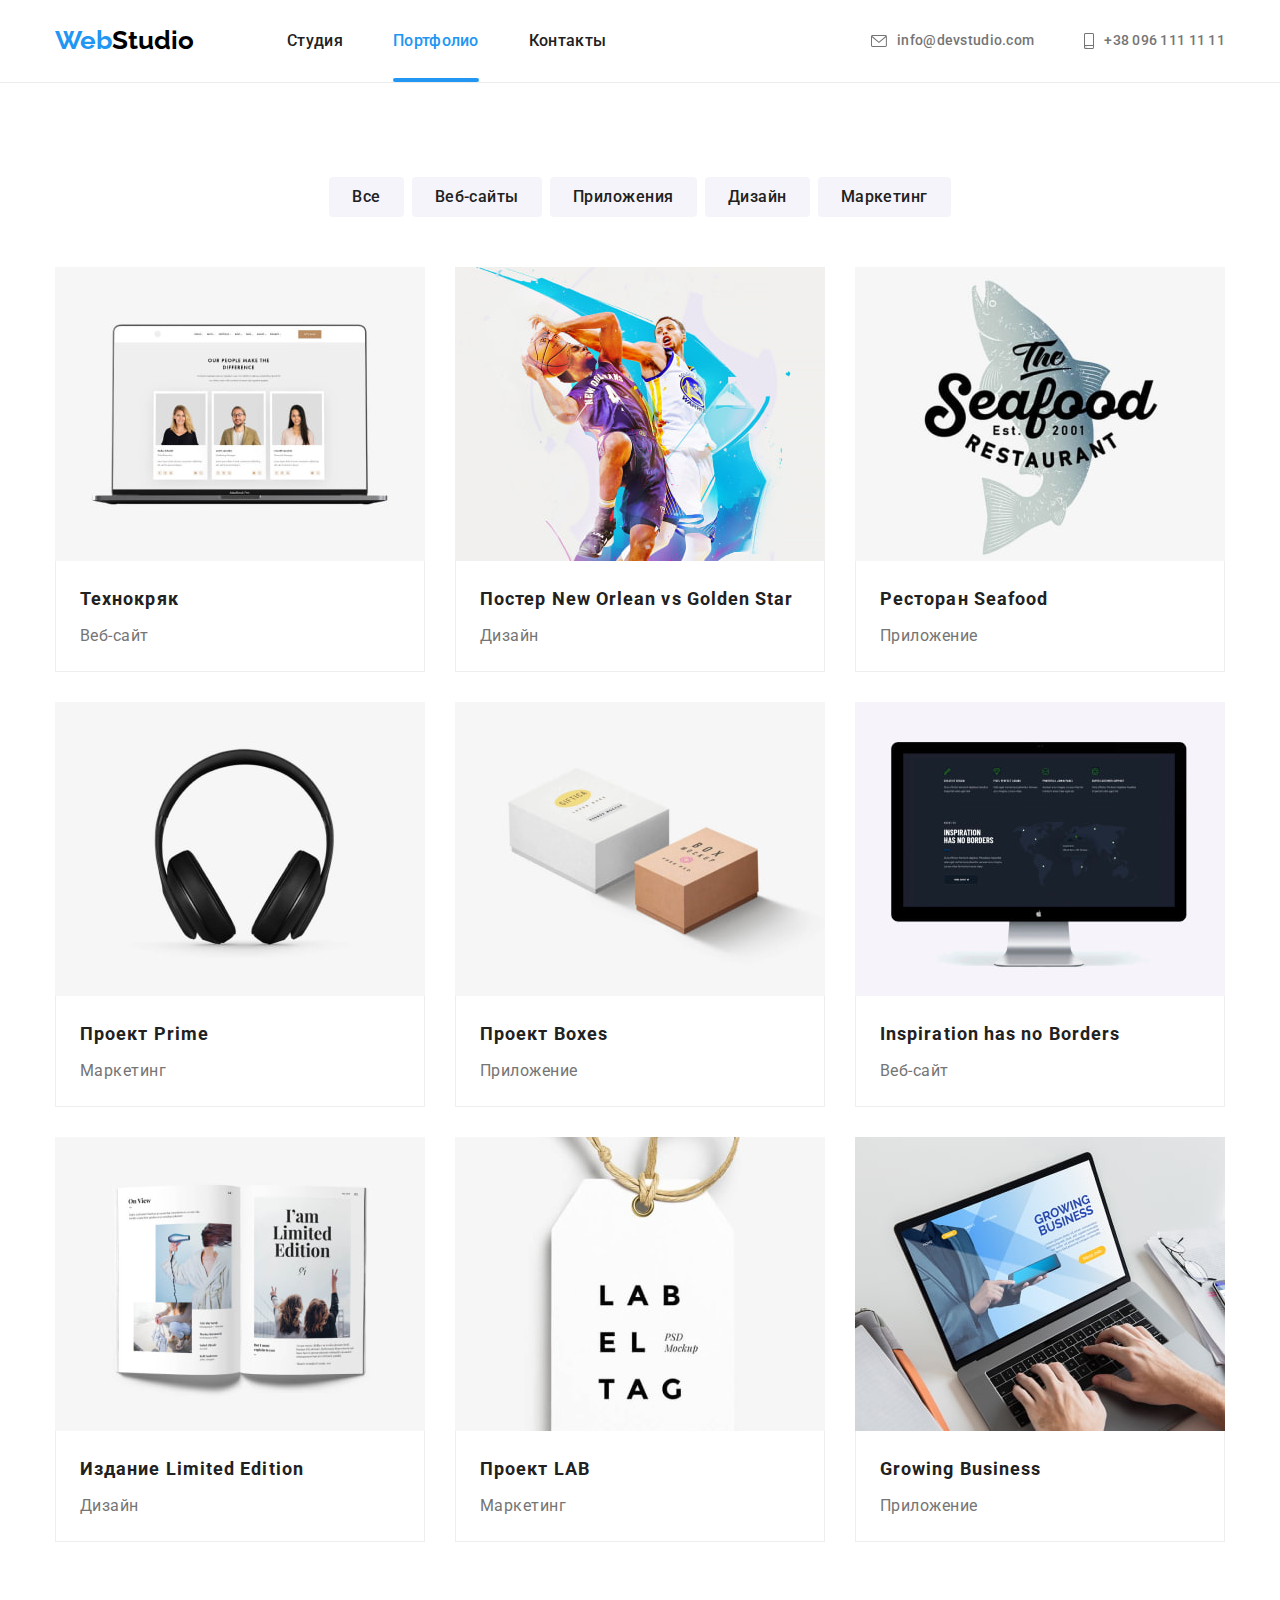
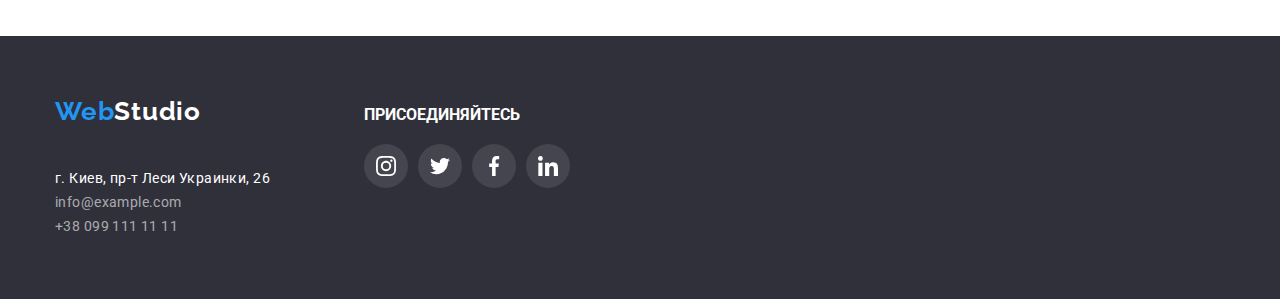
==== portfolio.html @ a655dac7 "Initial commit" ====
<!DOCTYPE html>
<html lang="ru">
  <head>
    <meta charset="UTF-8" />
    <title>Portfolio</title>
    <link
      href="https://fonts.googleapis.com/css2?family=Raleway:wght@700&family=Roboto:wght@400;500;700;900&display=swap"
      rel="stylesheet"
    />
    <link
      rel="stylesheet"
      href="https://cdnjs.cloudflare.com/ajax/libs/modern-normalize/1.1.0/modern-normalize.min.css"
    />
    <link rel="stylesheet" href="./css/styles.css" />
  </head>

  <body>
    <header class="header">
      <div class="container header-container">
        <a class="logo link" href="./portfolio.html">
          <p class="logo-name"><span class="logo-accent">Web</span>Studio</p>
        </a>
        <!-- Navigation -->
        <nav class="navigation">
          <ul class="navigation list">
            <li><a class="nav-link" href="./index.html">Студия</a></li>
            <li>
              <a class="nav-link" href="./portfolio.html"
                ><span class="link-current">Портфолио</span></a
              >
            </li>
            <li><a class="nav-link" href="">Контакты</a></li>
          </ul>
        </nav>
        <ul class="contacts list">
          <li>
            <a class="contacts-link" href="mailto:info@devstudio.com">
              <svg class="icon-contact" width="16" height="12">
                <use href="./images/icons.svg#envelope"></use>
              </svg>
              info@devstudio.com</a
            >
          </li>
          <li>
            <a class="contacts-link" href="tel:+380961111111">
              <svg class="icon-contact" width="10" height="16">
                <use href="./images/icons.svg#smartphone"></use>
              </svg>
              +38 096 111 11 11</a
            >
          </li>
        </ul>
      </div>
    </header>
    <main>
      <!-- Filters buttons -->
      <section class="section">
        <div class="container main-container">
          <ul class="filters-list">
            <li class="filters-btn"><button class="btn" type="button">Все</button></li>
            <li class="filters-btn"><button class="btn" type="button">Веб-сайты</button></li>
            <li class="filters-btn"><button class="btn" type="button">Приложения</button></li>
            <li class="filters-btn"><button class="btn" type="button">Дизайн</button></li>
            <li class="filters-btn"><button class="btn" type="button">Маркетинг</button></li>
          </ul>

          <!-- Projects -->

          <ul class="projects">
            <li class="projects-item list">
              <a class="projects-link link" href="">
                <div class="projects-thumb">
                  <img
                    class="projects-image"
                    src="./imagesportfolio/website.jpg"
                    alt="website"
                    width="370"
                    height="294"
                  />
                  <div class="overlay">
                    <div class="overlay-thumb-text">
                      <p class="overlay-text">
                        Ресурс предлагает комплексные предложения с разным уровнем функционала и
                        сервисов. Все это позволит посетителю получить исчерпывающие сведения о
                        компании или частном лице.
                      </p>
                    </div>
                  </div>
                </div>

                <div class="project-caption">
                  <h2 class="projects-title">Технокряк</h2>
                  <p class="projects-text">Веб-сайт</p>
                </div>
              </a>
            </li>
            <li class="projects-item list">
              <a class="projects-link link" href="">
                <div class="projects-thumb">
                  <img
                    class="projects-image"
                    src="./imagesportfolio/basketball.jpg"
                    alt="two men playing basketball"
                    width="370"
                    height="294"
                  />
                  <div class="overlay">
                    <div class="overlay-thumb-text">
                      <p class="overlay-text">
                        Ресурс предлагает комплексные предложения с разным уровнем функционала и
                        сервисов. Все это позволит посетителю получить исчерпывающие сведения о
                        компании или частном лице.
                      </p>
                    </div>
                  </div>
                </div>

                <div class="project-caption">
                  <h2 class="projects-title">Постер New Orlean vs Golden Star</h2>
                  <p class="projects-text">Дизайн</p>
                </div>
              </a>
            </li>
            <li class="projects-item list">
              <a class="projects-link link" href="">
                <div class="projects-thumb">
                  <img
                    class="projects-image"
                    src="./imagesportfolio/seafood.jpg"
                    alt="Restaurant seafood"
                    width="370"
                    height="294"
                  />
                  <div class="overlay">
                    <div class="overlay-thumb-text">
                      <p class="overlay-text">
                        Ресурс предлагает комплексные предложения с разным уровнем функционала и
                        сервисов. Все это позволит посетителю получить исчерпывающие сведения о
                        компании или частном лице.
                      </p>
                    </div>
                  </div>
                </div>
                <div class="project-caption">
                  <h2 class="projects-title">Ресторан Seafood</h2>
                  <p class="projects-text">Приложение</p>
                </div>
              </a>
            </li>

            <li class="projects-item list">
              <a class="projects-link link" href="">
                <div class="projects-thumb">
                  <img
                    class="projects-image"
                    src="./imagesportfolio/headphones.jpg"
                    alt="black headphones"
                    width="370"
                    height="294"
                  />
                  <div class="overlay">
                    <div class="overlay-thumb-text">
                      <p class="overlay-text">
                        Ресурс предлагает комплексные предложения с разным уровнем функционала и
                        сервисов. Все это позволит посетителю получить исчерпывающие сведения о
                        компании или частном лице.
                      </p>
                    </div>
                  </div>
                </div>

                <div class="project-caption">
                  <h2 class="projects-title">Проект Prime</h2>
                  <p class="projects-text">Маркетинг</p>
                </div>
              </a>
            </li>

            <li class="projects-item list">
              <a class="projects-link link" href="">
                <div class="projects-thumb">
                  <img
                    class="projects-image"
                    src="./imagesportfolio/boxes.jpg"
                    alt="white and brown boxes"
                    width="370"
                    height="294"
                  />
                  <div class="overlay">
                    <div class="overlay-thumb-text">
                      <p class="overlay-text">
                        Ресурс предлагает комплексные предложения с разным уровнем функционала и
                        сервисов. Все это позволит посетителю получить исчерпывающие сведения о
                        компании или частном лице.
                      </p>
                    </div>
                  </div>
                </div>

                <div class="project-caption">
                  <h2 class="projects-title">Проект Boxes</h2>
                  <p class="projects-text">Приложение</p>
                </div>
              </a>
            </li>

            <li class="projects-item list">
              <a class="projects-link link" href="">
                <div class="projects-thumb">
                  <img
                    class="projects-image"
                    src="./imagesportfolio/computer.jpg"
                    alt="computer's screen"
                    width="370"
                    height="294"
                  />
                  <div class="overlay">
                    <div class="overlay-thumb-text">
                      <p class="overlay-text">
                        Ресурс предлагает комплексные предложения с разным уровнем функционала и
                        сервисов. Все это позволит посетителю получить исчерпывающие сведения о
                        компании или частном лице.
                      </p>
                    </div>
                  </div>
                </div>

                <div class="project-caption">
                  <h2 class="projects-title">Inspiration has no Borders</h2>
                  <p class="projects-text">Веб-сайт</p>
                </div>
              </a>
            </li>

            <li class="projects-item list">
              <a class="projects-link link" href="">
                <div class="projects-thumb">
                  <img
                    class="projects-image"
                    src="./imagesportfolio/magazine.jpg"
                    alt="opened magazine"
                    width="370"
                    height="294"
                  />
                  <div class="overlay">
                    <div class="overlay-thumb-text">
                      <p class="overlay-text">
                        Ресурс предлагает комплексные предложения с разным уровнем функционала и
                        сервисов. Все это позволит посетителю получить исчерпывающие сведения о
                        компании или частном лице.
                      </p>
                    </div>
                  </div>
                </div>

                <div class="project-caption">
                  <h2 class="projects-title">Издание Limited Edition</h2>
                  <p class="projects-text">Дизайн</p>
                </div>
              </a>
            </li>

            <li class="projects-item list">
              <a class="projects-link link" href="">
                <div class="projects-thumb">
                  <img
                    class="projects-image"
                    src="./imagesportfolio/labeltag.jpg"
                    alt="white labeltag"
                    width="370"
                    height="294"
                  />
                  <div class="overlay">
                    <div class="overlay-thumb-text">
                      <p class="overlay-text">
                        Ресурс предлагает комплексные предложения с разным уровнем функционала и
                        сервисов. Все это позволит посетителю получить исчерпывающие сведения о
                        компании или частном лице.
                      </p>
                    </div>
                  </div>
                </div>

                <div class="project-caption">
                  <h2 class="projects-title">Проект LAB</h2>
                  <p class="projects-text">Маркетинг</p>
                </div>
              </a>
            </li>

            <li class="projects-item list">
              <a class="projects-link link" href="">
                <div class="projects-thumb">
                  <img
                    class="projects-image"
                    src="./imagesportfolio/laptop.jpg"
                    alt="typing on laptop"
                    width="370"
                    height="294"
                  />
                  <div class="overlay">
                    <div class="overlay-thumb-text">
                      <p class="overlay-text">
                        Ресурс предлагает комплексные предложения с разным уровнем функционала и
                        сервисов. Все это позволит посетителю получить исчерпывающие сведения о
                        компании или частном лице.
                      </p>
                    </div>
                  </div>
                </div>

                <div class="project-caption">
                  <h2 class="projects-title">Growing Business</h2>
                  <p class="projects-text">Приложение</p>
                </div>
              </a>
            </li>
          </ul>
        </div>
      </section>
    </main>
    <footer class="footer">
      <div class="container footer-container">
        <div class="footer-address-group">
          <a class="logo footer-logo link" href="./portfolio.html">
            <p class="footer-logo"><span class="logo-accent">Web</span>Studio</p>
          </a>
          <address class="footer-address">
            <ul class="footer-link">
              <li>
                <a
                  class="footer-contacts"
                  href="https://www.google.com/maps/place/бул.+Леси+Украинки,+26,+Киев,+02000/@50.4265807,30.5361971,17z/data=!3m1!4b1!4m5!3m4!1s0x40d4cf0e033ecbe9:0x57a4dffefec77da0!8m2!3d50.4265807!4d30.5383858"
                  rel="noreferrer noopener"
                  target="_blank"
                  ><span class="footer-address-link">г. Киев, пр-т Леси Украинки, 26</span></a
                >
              </li>
              <li>
                <a class="footer-contacts" href="mailto:info@devstudio.com">info@example.com</a>
              </li>
              <li><a class="footer-contacts" href="tel:+380961111111">+38 099 111 11 11</a></li>
            </ul>
          </address>
        </div>
        <div class="join-group">
          <p class="join-txt">присоединяйтесь</p>
          <ul class="join-list list">
            <li>
              <a class="join-link link" href="" target="_blank" ref="noopener noreffener">
                <svg class="join-icon" width="20" height="20">
                  <use href="./images/icons.svg#instagram"></use></svg
              ></a>
            </li>
            <li>
              <a class="join-link link" href="" target="_blank" ref="noopener noreffener">
                <svg class="join-icon" width="20" height="20">
                  <use href="./images/icons.svg#twitter"></use></svg
              ></a>
            </li>
            <li>
              <a class="join-link link" href="" target="_blank" ref="noopener noreffener">
                <svg class="join-icon" width="20" height="20">
                  <use href="./images/icons.svg#facebook"></use></svg
              ></a>
            </li>
            <li>
              <a class="join-link link" href="" target="_blank" ref="noopener noreffener">
                <svg class="join-icon" width="20" height="20">
                  <use href="./images/icons.svg#linkedin"></use></svg
              ></a>
            </li>
          </ul>
        </div>
      </div>
    </footer>
  </body>
</html>
---- css/styles.css ----
:root {
    --main-text-color: #757575;
    --main-bcg-color: #ffffff;
    --second-bcg-color: #f5f4fa;
    --nav-text-color: #000000;
    --accent-color: #2196F3;
    --btn-hover-color: #188CE8;
    --hero-bcg-color: #2F303A;
    --main-header-color: #ffffff;
    --second-header-color: #212121;
    --button-color-hover: #eeeeee;
    --footer-bcg-clr: #2f303a;
    --footer-contcs-clr: rgba(255, 255, 255, 0.6);
    --border-bottom-clr: #ECECEC;
    --border-clients-clr: #AFB1B8;




}

html {
    box-sizing: border-box;
}

*,
*::after,
*::before {
    box-sizing: inherit;
}

body {
    margin: 0;
    font-family: Roboto, sans-serif;
    color: var(--main-text-color);
    background-color: var(--main-bcg-color);

}

/* Reset Styles */

h1,
h2,
h3,
h4,
h5,
h6,
p,
ul {
    margin: 0;
}

.list {
    list-style: none;
    text-decoration: none;
    margin: 0;

}

.link {

    text-decoration: none;
    display: block;
    padding-left: 0;
    margin: 0;
}



/* Общий контейнер  */
.container {
    width: 1200px;
    margin-left: auto;
    margin-right: auto;
    padding-left: 15px;
    padding-right: 15px;
}

/* Header */

.header {
    border-bottom: 1px solid var(--border-bottom-clr);
}

.header-container {
    display: flex;
    align-items: center;

}

.logo {
    font-family: Raleway;
    font-weight: 700;
    font-size: 26px;
    display: block;
    margin-right: 93px;
}


.logo-name {
    color: var(--nav-text-color);
}

.link .logo-accent,
.footer-logo .logo-accent {
    color: var(--accent-color);
}


.navigation {
    text-decoration: none;
    list-style: none;
    display: flex;
    gap: 50px;
    position: relative;
}

.navigation .list {
    padding-left: 0;
}

.navigation .nav-link {
    display: block;
    padding-left: 0;
    padding-top: 32px;
    padding-bottom: 32px;
    font-family: 'Roboto';
    font-weight: 500;
    line-height: 1.14;
    letter-spacing: 0.02em;
    cursor: pointer;
    list-style: none;
    text-decoration: none;
    color: var(--second-header-color);

    transition: color 250ms cubic-bezier(0.4, 0, 0.2, 1);

    position: relative;
}

.navigation .nav-link:hover,
.navigation .nav-link:focus,
.navigation .nav-link:active {
    color: var(--accent-color);
}

.link-current {
    color: var(--accent-color);
}

.link-current::after {
    content: '';
    display: block;
    width: 100%;
    height: 4px;
    border-radius: 2px;
    background-color: var(--accent-color);
    position: absolute;
    left: 0;
    bottom: 0;

}

/* Contacts */


.contacts {
    display: flex;
    gap: 50px;
    margin-left: auto;
    align-items: center;
    padding-left: 0;
}


.contacts-link {
    font-weight: 500;
    font-size: 14px;
    line-height: 1.14;
    letter-spacing: 0.02em;
    color: var(--main-text-color);
    list-style: none;
    text-decoration: none;
    display: flex;
    align-items: center;

    transition: color 250ms cubic-bezier(0.4, 0, 0.2, 1);
}

.contacts-item {
    align-items: baseline;
}

.contacts .contacts-link:hover,
.contacts .contacts-link:active {
    color: var(--accent-color);
    cursor: pointer;

}

.icon-contact {
    margin-right: 10px;
    fill: currentColor;
}


/* Hero section */

.hero-container {
    margin-left: auto;
    margin-right: auto;


}

.hero {
    background-color: var(--hero-bcg-color);
    background-image: linear-gradient(rgba(47, 48, 58, 0.4), rgba(47, 48, 58, 0.4)), url(../images/background.jpg);
    text-align: center;
    padding-top: 200px;
    padding-bottom: 200px;
    margin-left: auto;
    margin-right: auto;
    max-width: 1600px;
    background-position: center;
    background-repeat: no-repeat;
    background-size: cover;


}

.hero .hero-title {
    max-width: 696px;
    font-weight: 900;
    font-size: 44px;
    line-height: 1.36;
    text-align: center;
    letter-spacing: 0.06em;
    text-transform: uppercase;
    color: var(--main-header-color);
    margin-left: auto;
    margin-right: auto;
    margin-bottom: 30px;
}

.hero .hero-button {
    border: 1px solid transparent;
    border-radius: 4px;
    display: inline-block;
    min-width: 200px;
    min-height: 50px;
    border-radius: 4px;
    padding: 10px 32px;


    background-color: var(--accent-color);
    color: var(--main-header-color);

    font-weight: 700;
    font-size: 16px;
    line-height: 1.87;
    align-items: center;
    text-align: center;
    letter-spacing: 0.06em;

    transition: background-color 250ms cubic-bezier(0.4, 0, 0.2, 1);
}

.hero .hero-button:hover,
.hero .hero-button:focus {
    background-color: var(--btn-hover-color);
    cursor: pointer;
}

.backdrop {
    position: fixed;
    top: 0;
    left: 0;
    z-index: 1000;
    width: 100%;
    height: 100%;
    opacity: 1;
    visibility: visible;
    transition: opacity 250ms cubic-bezier(0.4, 0, 0.2, 1),
        visibility 250ms cubic-bezier(0.4, 0, 0.2, 1);
    background-color: rgba(0, 0, 0, 0.1);
}

.backdrop.is-hidden {
    opacity: 0;
    visibility: hidden;
    pointer-events: none;
}

.modal {
    position: absolute;
    top: 50%;
    left: 50%;
    transform: translate(-50%, -50%);
    min-width: 528px;
    min-height: 581px;
    background-color: #ffffff;
}

.modal-btn {
    position: absolute;
    top: 8px;
    right: 8px;

    display: flex;
    align-items: center;
    justify-content: center;

    width: 30px;
    height: 30px;
    background-color: inherit;
    padding: 6px;
    border-radius: 50%;
    border: 1px solid rgba(0, 0, 0, 0.1);

    cursor: pointer;
}

.modal-btn-icon {
    fill: #000000;
}


/* Особенности */
.speciality {
    padding-top: 94px;
    padding-bottom: 94px;
}

.visually-hidden {
    position: absolute;
    width: 1px;
    height: 1px;
    margin: -1px;
    border: 0;
    padding: 0;

    white-space: nowrap;
    clip-path: inset(100%);
    clip: rect(0 0 0 0);
    overflow: hidden;
}

.spec-list {
    text-decoration: none;
    list-style: none;
    display: flex;
    padding-left: 0px;
}

.spec-list .spec-item {
    margin-left: 30px;
    min-width: 270px;

}

.spec-item:first-child {
    margin-left: 0;
}

.spec-group {
    width: 270px;
    height: 120px;
    display: flex;
    align-items: center;
    background: var(--second-bcg-color);
    justify-content: center;
    border-radius: 4px;
    margin-bottom: 30px;
}

.speciality .item-title {
    margin-bottom: 10px;
    font-weight: 700;
    font-size: 14px;
    line-height: 1.14;
    letter-spacing: 0.03em;
    text-transform: uppercase;
    color: var(--second-header-color);
}

.speciality .item-text {
    font-weight: 400;
    font-size: 14px;
    line-height: 1.71;
    letter-spacing: 0.03em;
    color: var(--main-text-color);
}

/* Чем мы занимаемся */
.work {
    padding-bottom: 94px;
}

.work-title {
    margin-bottom: 50px;
}

.work-title,
.team-title {
    font-weight: 700;
    font-size: 36px;
    line-height: 1.16;
    text-align: center;
    letter-spacing: 0.03em;
    color: var(--second-header-color);
}

.work-list {
    text-decoration: none;
    list-style: none;
    display: flex;
    padding: 0;
}

.item-work {
    margin-right: 30px;
    padding: 0;
    flex-basis: calc(100% - 60px)/3;
}

.work-list .item-work {
    width: 370px;
    height: 294px;
    position: relative;
}

.image-work {
    display: block;
    padding: 0;
}

.work-text {
    position: absolute;
    bottom: 0;

    width: 100%;
    height: 70px;
    font-family: Roboto;
    font-weight: 700;
    font-size: 14px;
    line-height: 1.14;
    text-align: center;
    letter-spacing: 0.03em;
    display: flex;
    align-items: center;
    justify-content: center;
    text-transform: uppercase;

    color: var(--main-bcg-color);
    background-color: rgba(47, 48, 58, 0.8);

}

.item-work:last-child {
    margin-right: 0;
}

/*  Kоманда  */
.team {
    background-color: var(--second-bcg-color);
    padding-top: 94px;
    padding-bottom: 94px;
    padding-left: 0;
}

.team-list {
    display: flex;
    align-items: center;
    margin-left: auto;
    margin-right: auto;
    padding-left: 0;

}

.team-title {
    margin-bottom: 50px;
}


.team-card {
    margin-right: 30px;
    width: 270px;
    background-color: var(--main-bcg-color);
    box-shadow: 0px 1px 3px rgba(0, 0, 0, 0.12), 0px 1px 1px rgba(0, 0, 0, 0.14), 0px 2px 1px rgba(0, 0, 0, 0.2);
    border-radius: 0px 0px 4px 4px;
}

.team-card:last-child {
    margin-right: 0;
}

.team-caption {
    padding-top: 30px;
    padding-bottom: 30px;
}

.card-image {
    display: block;
    width: 270px;
}

.card-title {
    font-weight: 500;
    font-size: 16px;
    line-height: 1.18;
    text-align: center;
    letter-spacing: 0.03em;
    color: var(--second-header-color);
    margin-bottom: 10px;
}

.card-text {
    font-weight: 400;
    font-size: 16px;
    line-height: 1.18;
    text-align: center;
    letter-spacing: 0.03em;
    color: var(--main-text-color);
}

.icon-list {
    display: flex;
    align-items: center;
    justify-content: center;
    gap: 10px;
    margin-top: 16px;
    padding: 0;
}

.social-link {
    display: flex;
    width: 44px;
    height: 44px;
    align-items: center;
    justify-content: center;
    border-radius: 50%;
    color: var(--border-clients-clr);

    transition: background-color 250ms cubic-bezier(0.4, 0, 0.2, 1);
}

.social-link:hover,
.social-link:focus {
    background-color: var(--accent-color);

}

.card-icon {
    fill: #AFB1B8;
    transition: fill 250ms cubic-bezier(0.4, 0, 0.2, 1);
}

.social-link:hover .card-icon,
.social-link:focus .card-icon {
    fill: #FFFFFF;
}

.clients {
    padding-top: 94px;
    padding-bottom: 94px;
}

.clients-title {
    font-weight: 700;
    font-size: 36px;
    line-height: 1.16;
    text-align: center;
    letter-spacing: 0.03em;
    color: var(--second-header-color);
    margin-bottom: 50px;
}

.clients-list {
    display: flex;
    align-items: center;
    margin-left: auto;
    margin-right: auto;
    gap: 30px;
    padding: 0;
}

.clients-link {
    width: 170px;
    height: 92px;
    display: flex;
    align-items: center;
    justify-content: center;
    border: 1px solid var(--border-clients-clr);
    color: var(--border-clients-clr);

    transition: color 250ms cubic-bezier(0.4, 0, 0.2, 1), border-color 250ms cubic-bezier(0.4, 0, 0.2, 1);
}

.clients-icon {
    fill: currentColor;
}

/* .clients-icon {
    fill: #AFB1B8;
} */

.clients-link:hover,
.clients-link:focus {
    color: var(--accent-color);
    border-color: #2196F3;
}



/* Footer */

.footer {
    background-color: var(--footer-bcg-clr);
    padding-top: 60px;
    padding-bottom: 60px;
}

.footer-container {
    display: flex;
    align-items: baseline;
}

.footer-link {
    list-style: none;
    text-decoration: none;
    padding-left: 0;
}

.footer-logo {
    display: inline-block;
    margin-bottom: 20px;
    font-family: Raleway;
    font-style: normal;
    font-weight: 700;
    font-size: 26px;
    line-height: 1.19;
    letter-spacing: 0.03em;
    color: var(--main-header-color);
}

.footer-address {
    display: block;
}

.footer-link .footer-contacts {
    font-weight: 400;
    font-style: normal;
    font-size: 14px;
    line-height: 1.71;
    letter-spacing: 0.03em;
    color: var(--footer-contcs-clr);
    list-style: none;
    text-decoration: none;

    transition: color 250ms cubic-bezier(0.4, 0, 0.2, 1);
}

.footer-address-link {
    color: var(--main-bcg-color);
}

.address-item {
    margin-bottom: 9px;
}

.address-item:last-child {
    margin-bottom: 0;
}

.footer-link .footer-contacts:hover,
.footer-link .footer-contacts:focus {
    color: var(--main-header-color);
    cursor: pointer;
}


.join-group {
    margin-left: 70px;


}

.join-txt {
    font-family: "Roboto";
    font-style: normal;
    font-weight: 700;
    line-height: 1.14;
    text-transform: uppercase;
    text-align: left;

    color: var(--main-bcg-color);
    display: block;
    margin-bottom: 20px;

}

.join-list {
    display: flex;
    gap: 10px;
    padding: 0;
}

.join-link {
    display: flex;
    justify-content: center;
    align-items: center;

    background-color: rgba(255, 255, 255, 0.1);
    width: 44px;
    height: 44px;
    border-radius: 50%;

    transition: background-color 250ms cubic-bezier(0.4, 0, 0.2, 1);
}

.join-link:hover,
.join-link:focus {
    background-color: var(--accent-color);
}

.join-icon {
    fill: var(--main-bcg-color);
}



/* Portfolio page 2 */


/* Filters Portfolio */

.section {
    padding-top: 94px;
    padding-bottom: 94px;
}

.filters-list {
    list-style-type: none;
    display: flex;
    justify-content: center;
    margin-bottom: 50px;
    padding: 0;
}

.filters-btn {
    margin-right: 8px;
}

.filters-btn:last-child {
    margin-right: 0;
}

.btn {
    font-weight: 500;
    font-size: 16px;
    line-height: 1.62;
    text-align: center;
    letter-spacing: 0.03em;
    color: var(--second-header-color);
    background-color: var(--second-bcg-color);
    border-radius: 4px;
    border: 1px solid transparent;
    padding: 6px 22px;

    transition: color 250ms cubic-bezier(0.4, 0, 0.2, 1), background-color 250ms cubic-bezier(0.4, 0, 0.2, 1), box-shadow 250ms cubic-bezier(0.4, 0, 0.2, 1);
}

.filters-list .btn:hover,
.filters-list .btn:active {
    color: var(--main-header-color);
    background-color: var(--accent-color);
    cursor: pointer;
    box-shadow: 0px 3px 1px rgba(0, 0, 0, 0.1), 0px 1px 2px rgba(0, 0, 0, 0.08), 0px 2px 2px rgba(0, 0, 0, 0.12);
}

/* Projects Portfolio */
.projects {
    list-style: none;
    text-decoration: none;
    display: flex;
    flex-wrap: wrap;
    gap: 30px;
    padding: 0;
}

.projects-link:hover,
.projects-link:focus {
    box-shadow: 0px 1px 1px rgba(0, 0, 0, 0.12), 0px 4px 4px rgba(0, 0, 0, 0.06), 1px 4px 6px rgba(0, 0, 0, 0.16);
}

.projects-item {
    flex-basis: ((100% - 60px) / 3);
}

.projects-item .link {
    display: block;
    transition: box-shadow 250ms cubic-bezier(0.4, 0, 0.2, 1);
}

.projects-item .link:hover .projects-thumb::before,
.projects-item .link:focus .projects-thumb::before {
    opacity: 1;
}

.projects-thumb {
    position: relative;
    overflow: hidden;
}

.projects-item .projects-image {
    width: 370px;
    height: 294px;
    display: block;
}

.projects-item .link:hover .overlay,
.projects-item .link:focus .overlay {
    transform: translateY(-100%);
}

.overlay-thumb-text {
    position: absolute;
    top: 50%;
    left: 50%;

    transform: translate(-50%, -50%);

}

.overlay-text {
    font-weight: 400;
    font-size: 18px;
    line-height: 1.55;
    letter-spacing: 0.03em;
    color: var(--main-bcg-color);
    user-select: none;

    width: 322px;
    height: 168px;

}

.project-caption {
    padding: 20px 24px;
    border-left: 1px solid var(--button-color-hover);
    border-right: 1px solid var(--button-color-hover);
    border-bottom: 1px solid var(--button-color-hover);
}

.projects-title {
    font-weight: 700;
    font-size: 18px;
    line-height: 2;
    letter-spacing: 0.06em;
    color: var(--second-header-color);
    margin-bottom: 4px;
}

.projects-text {
    font-weight: 400;
    font-size: 16px;
    line-height: 1.87;
    letter-spacing: 0.03em;
    color: var(--main-text-color);
}

.overlay {
    /* position: absolute;
    top: 0;
    left: 0%;
    transform: translateY(100%);

    display: flex;
    align-items: center;
    justify-content: center;
    width: 100%;
    height: 100%;
    padding: 63px 24px;

    background-color: rgba(33, 150, 243, 0.9);
    transition: transform 250ms cubic-bezier(0.4, 0, 0.2, 1); */

    position: absolute;

    width: 100%;
    height: 100%;
    background-color: rgba(33, 150, 243, 0.9);

    opacity: 1;

    transform: translateY(0);
    transition: transform 250ms cubic-bezier(0.4, 0, 0.2, 1);
}
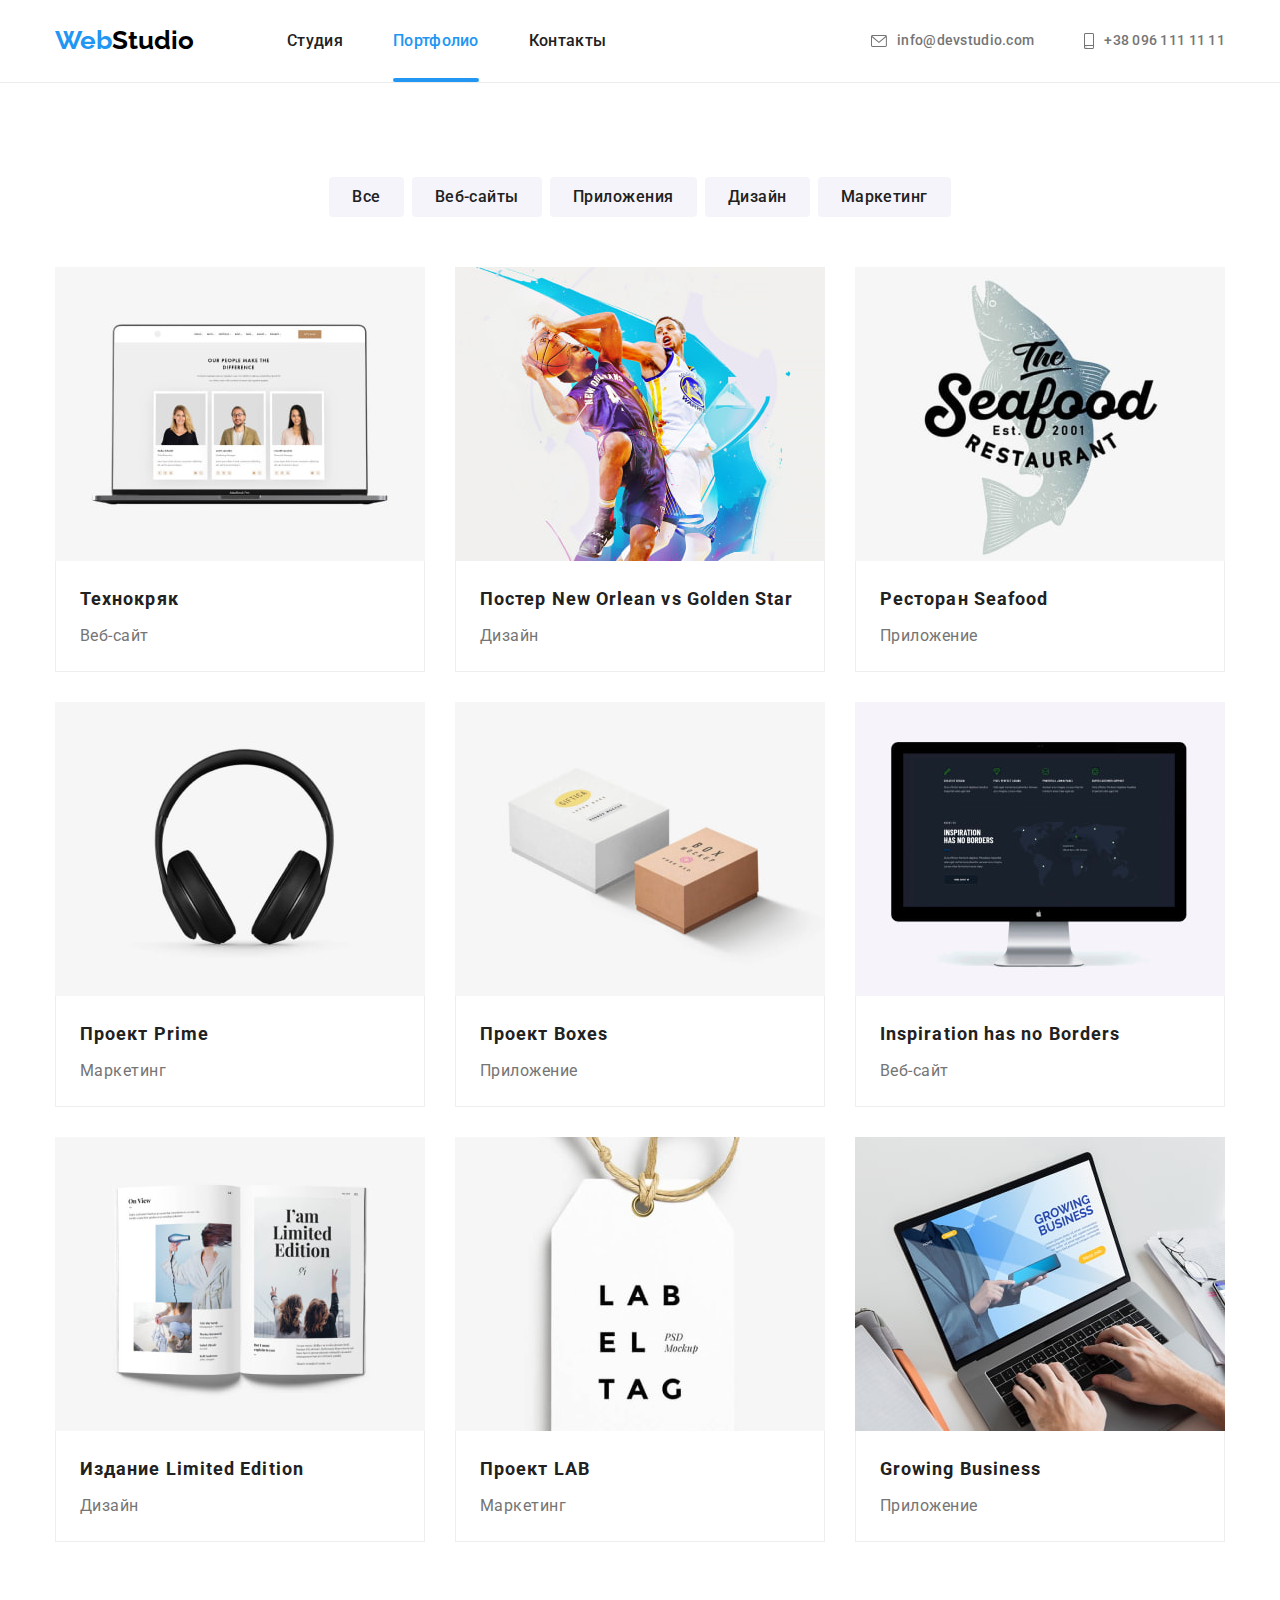
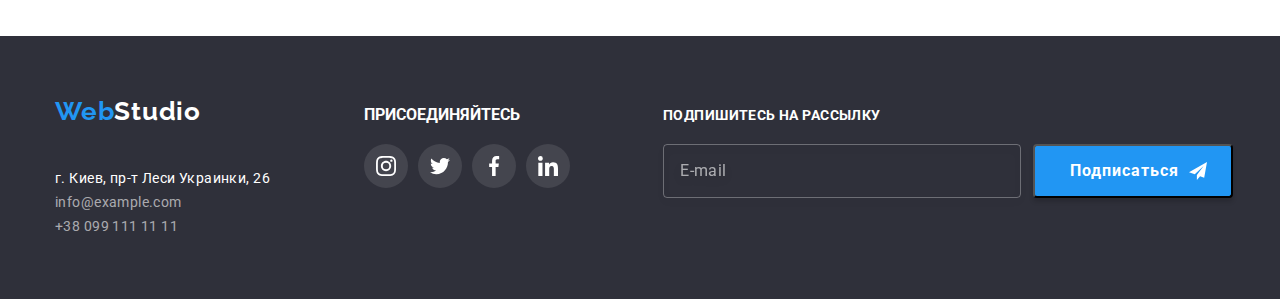
==== commit f744c381: "done" ====
--- a/portfolio.html
+++ b/portfolio.html
@@ -372,6 +372,21 @@
             </li>
           </ul>
         </div>
+        <div>
+          <!-- Footer Subscribe -->
+          <form class="subscribe-form">
+            <p class="subscribe-title">Подпишитесь на рассылку</p>
+            <label class="subscribe-label-form">
+              <input class="subscribe-input" name="email" type="text" placeholder="E-mail" />
+              <button class="subscribe-btn" type="submit">
+                Подписаться
+                <svg class="subscribe-btn-icon" width="18" height="18">
+                  <use href="./images/icons.svg#send"></use>
+                </svg>
+              </button>
+            </label>
+          </form>
+        </div>
       </div>
     </footer>
   </body>
--- a/css/styles.css
+++ b/css/styles.css
@@ -272,6 +272,7 @@
     cursor: pointer;
 }
 
+/* Modal Window */
 .backdrop {
     position: fixed;
     top: 0;
@@ -300,6 +301,7 @@
     min-width: 528px;
     min-height: 581px;
     background-color: #ffffff;
+    padding: 40px;
 }
 
 .modal-btn {
@@ -325,6 +327,181 @@
     fill: #000000;
 }
 
+.form-title {
+    display: inline-block;
+    margin-bottom: 12px;
+    font-weight: 700;
+    font-size: 20px;
+    line-height: 1.15;
+    text-align: center;
+    letter-spacing: 0.03em;
+    color: var(--second-header-color);
+    text-align: center;
+
+}
+
+.register-form-group {
+    display: flex;
+    flex-direction: column;
+}
+
+
+
+.form-group {
+    position: relative;
+    margin-bottom: 10px;
+}
+
+.form-group:last-child {
+    margin-bottom: 0;
+}
+
+.form-label {
+    display: flex;
+}
+
+.form-label-text {
+    font-weight: 400;
+    font-size: 12px;
+    line-height: 1.16;
+    letter-spacing: 0.01em;
+    color: var(--main-text-color);
+    margin-bottom: 4px;
+
+}
+
+.form-input {
+    min-width: 448px;
+    min-height: 40px;
+    outline: transparent;
+    border: 1px solid rgba(33, 33, 33, 0.2);
+    border-radius: 4px;
+    padding-left: 42px;
+    transition: border-color 250ms cubic-bezier(0.4, 0, 0.2, 1);
+}
+
+.form-input:hover,
+.form-input:focus {
+    border-color: var(--accent-color);
+    cursor: pointer;
+    outline: transparent;
+}
+
+
+.form-input:hover+.form-icon,
+.form-input:focus+.form-icon {
+    fill: var(--accent-color);
+
+}
+
+.form-icon {
+    position: absolute;
+    bottom: 11px;
+    left: 12px;
+    transform-origin: 50% 50%;
+    transition: fill 250ms cubic-bezier(0.4, 0, 0.2, 1);
+}
+
+
+.form-comment {
+    max-height: 138px;
+    min-width: 448px;
+    border: 1px solid rgba(33, 33, 33, 0.2);
+    border-radius: 4px;
+    margin-top: 4px;
+    resize: none;
+    padding: 12px 16px;
+    transition: border-color 250ms cubic-bezier(0.4, 0, 0.2, 1);
+
+}
+
+.form-comment:hover,
+.form-comment:focus {
+    border-color: var(--accent-color);
+    cursor: pointer;
+    outline: transparent;
+}
+
+.form-comment::placeholder {
+    color: rgba(117, 117, 117, 0.5);
+}
+
+.register-form-agreement {
+    display: flex;
+    align-items: center;
+    gap: 7px;
+}
+
+.register-form-checkbox:checked+.register-form-icon .register-form-unchecked {
+    opacity: 0;
+}
+
+.register-form-checkbox:checked+.register-form-icon .register-form-checked {
+    opacity: 1;
+    transition: 250ms cubic-bezier(0.4, 0, 0.2, 1);
+}
+
+.register-form-unchecked {
+    transition: 250ms cubic-bezier(0.4, 0, 0.2, 1);
+    fill: currentColor;
+}
+
+.register-form-unchecked:focus {
+    fill: var(--accent-color);
+}
+
+.register-form-checked {
+    opacity: 0;
+    transition: 250ms cubic-bezier(0.4, 0, 0.2, 1);
+}
+
+.checkbox-text {
+    font-weight: 400;
+    font-size: 14px;
+    line-height: 1.71;
+    letter-spacing: 0.03em;
+    color: var(--main-text-color);
+    user-select: none;
+}
+
+.checkbox-agreement-link {
+    cursor: pointer;
+    color: var(--accent-color);
+}
+
+.modal-btn-submit {
+    display: flex;
+    justify-content: center;
+    width: 200px;
+    min-height: 50px;
+    background-color: var(--accent-color);
+    box-shadow: 0px 4px 4px rgba(0, 0, 0, 0.15);
+    border-radius: 4px;
+    align-items: center;
+    outline: transparent;
+    margin: 0 auto;
+    margin-top: 40px;
+    padding: 10px 56px;
+
+    transition: background-color 250ms cubic-bezier(0.4, 0, 0.2, 1), box-shadow 250ms cubic-bezier(0.4, 0, 0.2, 1);
+}
+
+.modal-btn-submit:hover,
+.modal-btn-submit:focus {
+    cursor: pointer;
+    background-color: var(--btn-hover-color);
+    box-shadow: 0px 4px 4px rgba(0, 0, 0, 0.15);
+    border-radius: 4px;
+}
+
+.modal-btn-text {
+    font-weight: 700;
+    font-size: 16px;
+    line-height: 1.87;
+    text-align: center;
+    letter-spacing: 0.06em;
+    color: var(--main-bcg-color);
+}
 
 /* Особенности */
 .speciality {
@@ -728,7 +905,80 @@
     fill: var(--main-bcg-color);
 }
 
-
+/* Footer Subscribe */
+
+
+.subscribe-form {
+    margin-left: 93px;
+}
+
+.subscribe-title {
+    font-weight: 700;
+    font-size: 14px;
+    line-height: 1.14;
+    letter-spacing: 0.03em;
+    text-transform: uppercase;
+    color: var(--main-bcg-color);
+}
+
+.subscribe-label-form {
+    display: inline-flex;
+    margin-top: 20px;
+}
+
+.subscribe-input {
+    border: 1px solid rgba(255, 255, 255, 0.3);
+    filter: drop-shadow(0px 4px 4px rgba(0, 0, 0, 0.15));
+    border-radius: 4px;
+    padding: 15px 16px;
+    min-width: 358px;
+    min-height: 50px;
+    background-color: transparent;
+    color: var(--main-bcg-color);
+}
+
+.subscribe-input::placeholder {
+    padding-top: 15px;
+    font-weight: 400;
+    font-size: 16px;
+    line-height: 1.25;
+    letter-spacing: 0.03em;
+    color: rgba(255, 255, 255, 0.6);
+}
+
+.subscribe-btn {
+    display: inline-flex;
+
+    margin-left: 12px;
+    width: 200px;
+    min-height: 50px;
+    text-align: center;
+    background-color: var(--accent-color);
+    color: var(--main-bcg-color);
+    align-items: center;
+    justify-content: center;
+    gap: 10px;
+    padding: 10px 18px 10px 29px;
+    font-weight: 700;
+    font-size: 16px;
+    line-height: 1.87;
+    letter-spacing: 0.06em;
+    box-shadow: 0px 4px 4px rgba(0, 0, 0, 0.15);
+    border-radius: 4px;
+
+    transition: background-color 250ms cubic-bezier(0.4, 0, 0.2, 1), fill 250ms cubic-bezier(0.4, 0, 0.2, 1);
+
+}
+
+.subscribe-btn:hover,
+.subscribe-btn:focus {
+    background-color: var(--btn-hover-color);
+    cursor: pointer;
+}
+
+.subscribe-btn-icon {
+    fill: currentColor;
+}
 
 /* Portfolio page 2 */
 
@@ -871,21 +1121,6 @@
 }
 
 .overlay {
-    /* position: absolute;
-    top: 0;
-    left: 0%;
-    transform: translateY(100%);
-
-    display: flex;
-    align-items: center;
-    justify-content: center;
-    width: 100%;
-    height: 100%;
-    padding: 63px 24px;
-
-    background-color: rgba(33, 150, 243, 0.9);
-    transition: transform 250ms cubic-bezier(0.4, 0, 0.2, 1); */
-
     position: absolute;
 
     width: 100%;
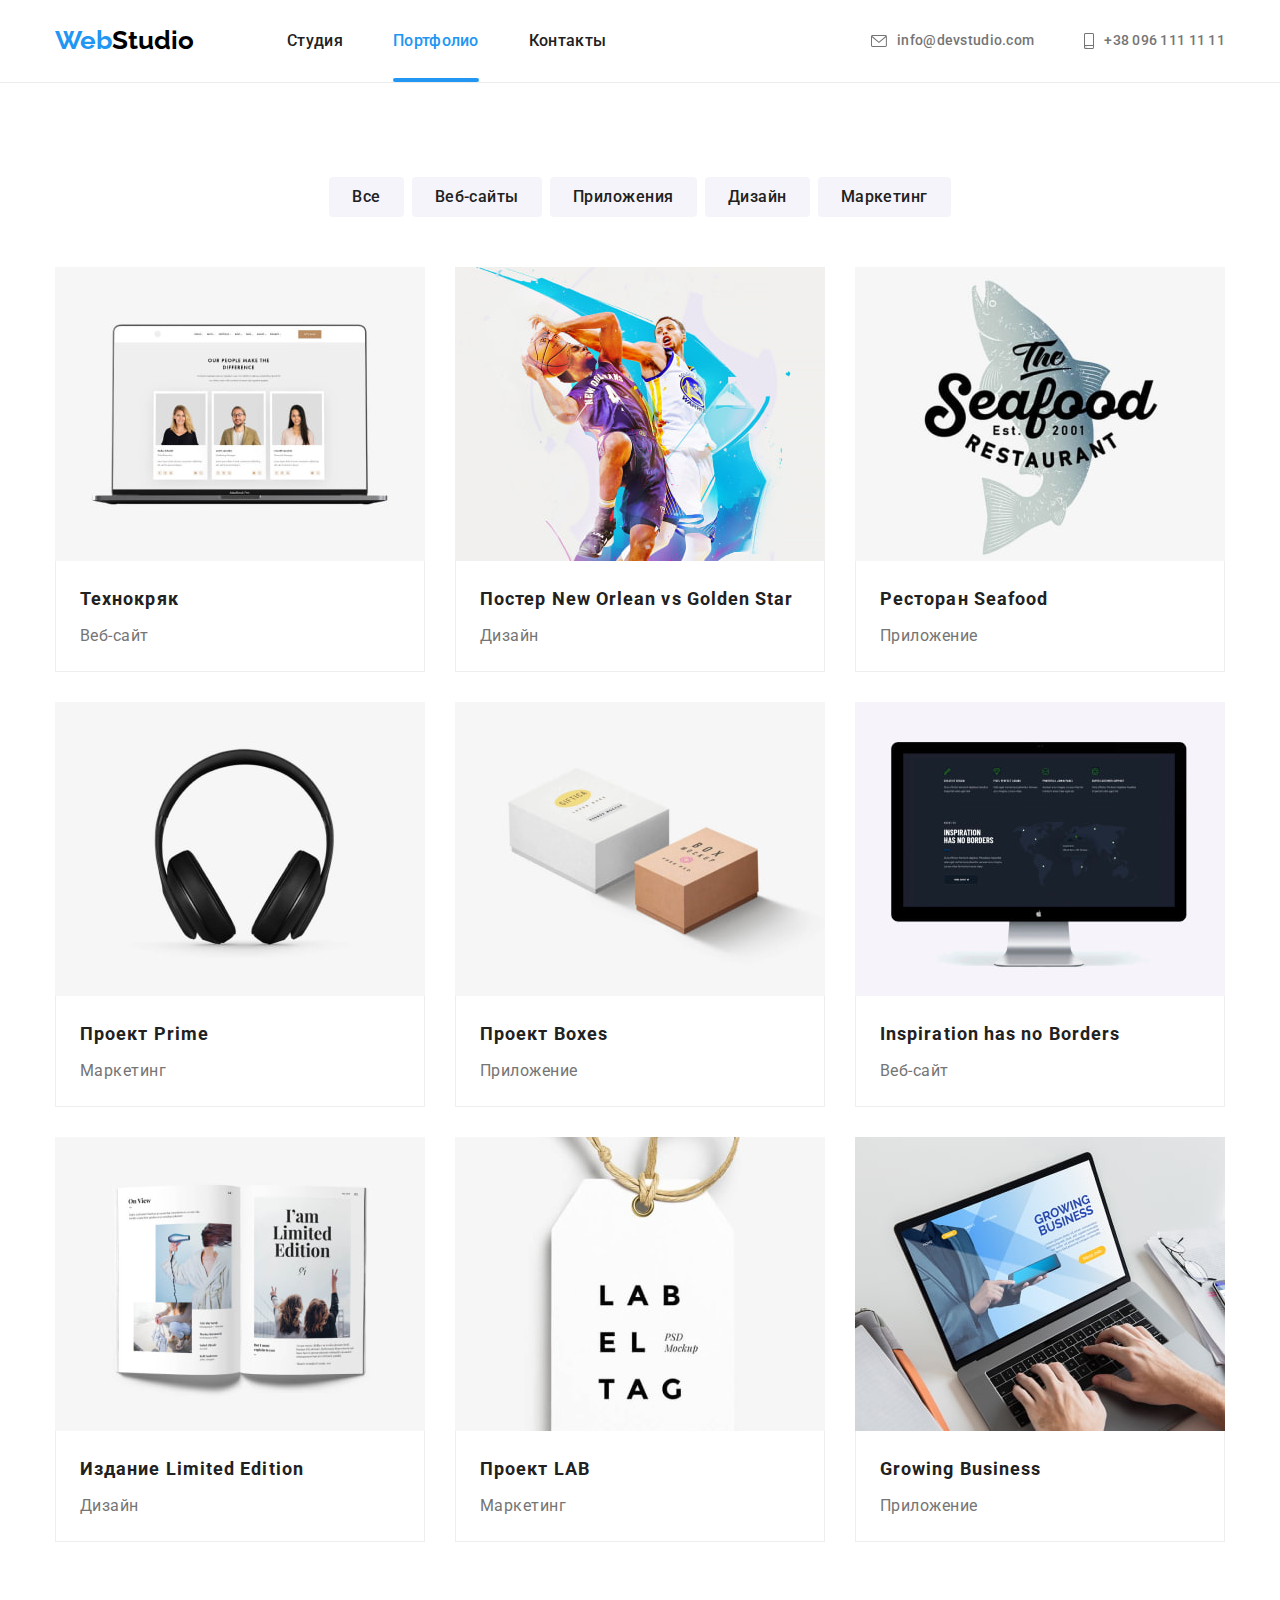
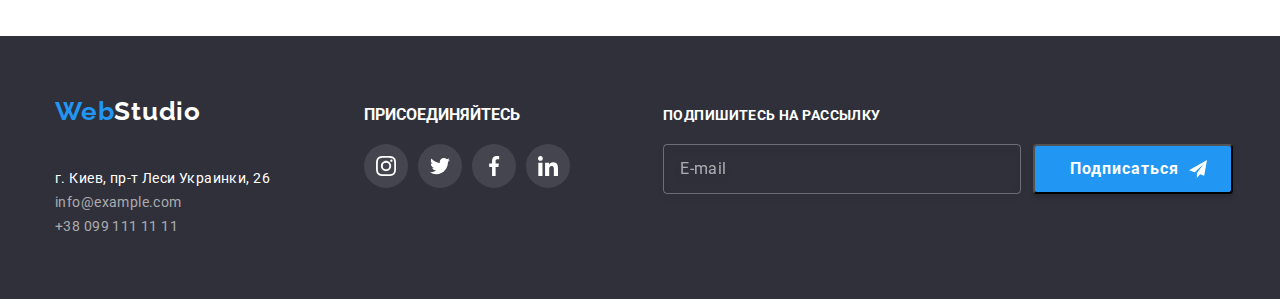
==== commit efdddf50: "fixed after mentor's check" ====
--- a/portfolio.html
+++ b/portfolio.html
@@ -375,16 +375,24 @@
         <div>
           <!-- Footer Subscribe -->
           <form class="subscribe-form">
-            <p class="subscribe-title">Подпишитесь на рассылку</p>
             <label class="subscribe-label-form">
-              <input class="subscribe-input" name="email" type="text" placeholder="E-mail" />
+              <span class="subscribe-title">Подпишитесь на рассылку</span>
+            </label>
+            <div class="subscribe">
+              <input
+                class="subscribe-input"
+                name="email"
+                type="text"
+                placeholder="E-mail"
+                required
+              />
               <button class="subscribe-btn" type="submit">
                 Подписаться
                 <svg class="subscribe-btn-icon" width="18" height="18">
                   <use href="./images/icons.svg#send"></use>
                 </svg>
               </button>
-            </label>
+            </div>
           </form>
         </div>
       </div>
--- a/css/styles.css
+++ b/css/styles.css
@@ -298,10 +298,11 @@
     top: 50%;
     left: 50%;
     transform: translate(-50%, -50%);
-    min-width: 528px;
-    min-height: 581px;
+    width: 528px;
     background-color: #ffffff;
-    padding: 40px;
+
+    box-shadow: 0px 1px 3px rgba(0, 0, 0, 0.12), 0px 1px 1px rgba(0, 0, 0, 0.14), 0px 2px 1px rgba(0, 0, 0, 0.2);
+    border-radius: 4px;
 }
 
 .modal-btn {
@@ -321,35 +322,63 @@
     border: 1px solid rgba(0, 0, 0, 0.1);
 
     cursor: pointer;
+
+}
+
+.modal-btn:hover .modal-btn-icon,
+.modal-btn:focus .modal-btn-icon {
+    cursor: pointer;
+    fill: var(--accent-color);
+
+
 }
 
 .modal-btn-icon {
-    fill: #000000;
+    fill: currentColor;
+    transition: fill 250ms cubic-bezier(0.4, 0, 0.2, 1);
 }
 
 .form-title {
     display: inline-block;
-    margin-bottom: 12px;
     font-weight: 700;
     font-size: 20px;
     line-height: 1.15;
     text-align: center;
     letter-spacing: 0.03em;
     color: var(--second-header-color);
-    text-align: center;
-
+    margin-bottom: 12px;
+
+}
+
+.register-form {
+    display: flex;
+    flex-direction: column;
+    align-items: center;
+    padding: 40px;
+    gap: 10px;
+    width: 100%;
 }
 
 .register-form-group {
     display: flex;
     flex-direction: column;
-}
-
-
+    gap: 10px;
+    width: 100%;
+    margin-bottom: 20px;
+}
 
 .form-group {
+    display: flex;
+    flex-direction: column;
+    gap: 4px;
+    width: 100%;
     position: relative;
-    margin-bottom: 10px;
+    top: 0;
+    left: 0;
+    font-size: 12px;
+    line-height: calc(14 / 12);
+    letter-spacing: 0.01em;
+
 }
 
 .form-group:last-child {
@@ -366,17 +395,15 @@
     line-height: 1.16;
     letter-spacing: 0.01em;
     color: var(--main-text-color);
-    margin-bottom: 4px;
 
 }
 
 .form-input {
-    min-width: 448px;
-    min-height: 40px;
+    height: 40px;
     outline: transparent;
     border: 1px solid rgba(33, 33, 33, 0.2);
     border-radius: 4px;
-    padding-left: 42px;
+    padding-left: 40px;
     transition: border-color 250ms cubic-bezier(0.4, 0, 0.2, 1);
 }
 
@@ -404,13 +431,15 @@
 
 
 .form-comment {
-    max-height: 138px;
-    min-width: 448px;
+    max-height: 120px;
+    max-width: 448px;
     border: 1px solid rgba(33, 33, 33, 0.2);
     border-radius: 4px;
-    margin-top: 4px;
     resize: none;
     padding: 12px 16px;
+    font-size: 12px;
+    line-height: 1.17;
+    letter-spacing: 0.01em;
     transition: border-color 250ms cubic-bezier(0.4, 0, 0.2, 1);
 
 }
@@ -429,6 +458,7 @@
 .register-form-agreement {
     display: flex;
     align-items: center;
+    margin-bottom: 30px;
     gap: 7px;
 }
 
@@ -441,12 +471,12 @@
     transition: 250ms cubic-bezier(0.4, 0, 0.2, 1);
 }
 
-.register-form-unchecked {
-    transition: 250ms cubic-bezier(0.4, 0, 0.2, 1);
-    fill: currentColor;
-}
-
-.register-form-unchecked:focus {
+.register-form-agreement .register-form-unchecked {
+    transition: 250ms cubic-bezier(0.4, 0, 0.2, 1), fill var(--accent-color);
+}
+
+.register-form-agreement:hover .register-form-unchecked,
+.register-form-checkbox:focus+.register-form-icon .register-form-unchecked {
     fill: var(--accent-color);
 }
 
@@ -473,15 +503,13 @@
     display: flex;
     justify-content: center;
     width: 200px;
-    min-height: 50px;
     background-color: var(--accent-color);
     box-shadow: 0px 4px 4px rgba(0, 0, 0, 0.15);
     border-radius: 4px;
     align-items: center;
     outline: transparent;
     margin: 0 auto;
-    margin-top: 40px;
-    padding: 10px 56px;
+    padding: 10px 52px;
 
     transition: background-color 250ms cubic-bezier(0.4, 0, 0.2, 1), box-shadow 250ms cubic-bezier(0.4, 0, 0.2, 1);
 }
@@ -913,6 +941,8 @@
 }
 
 .subscribe-title {
+    display: block;
+    margin-bottom: 20px;
     font-weight: 700;
     font-size: 14px;
     line-height: 1.14;
@@ -921,9 +951,8 @@
     color: var(--main-bcg-color);
 }
 
-.subscribe-label-form {
-    display: inline-flex;
-    margin-top: 20px;
+.subscribe {
+    display: flex;
 }
 
 .subscribe-input {
@@ -948,10 +977,9 @@
 
 .subscribe-btn {
     display: inline-flex;
-
     margin-left: 12px;
     width: 200px;
-    min-height: 50px;
+    max-height: 50px;
     text-align: center;
     background-color: var(--accent-color);
     color: var(--main-bcg-color);
